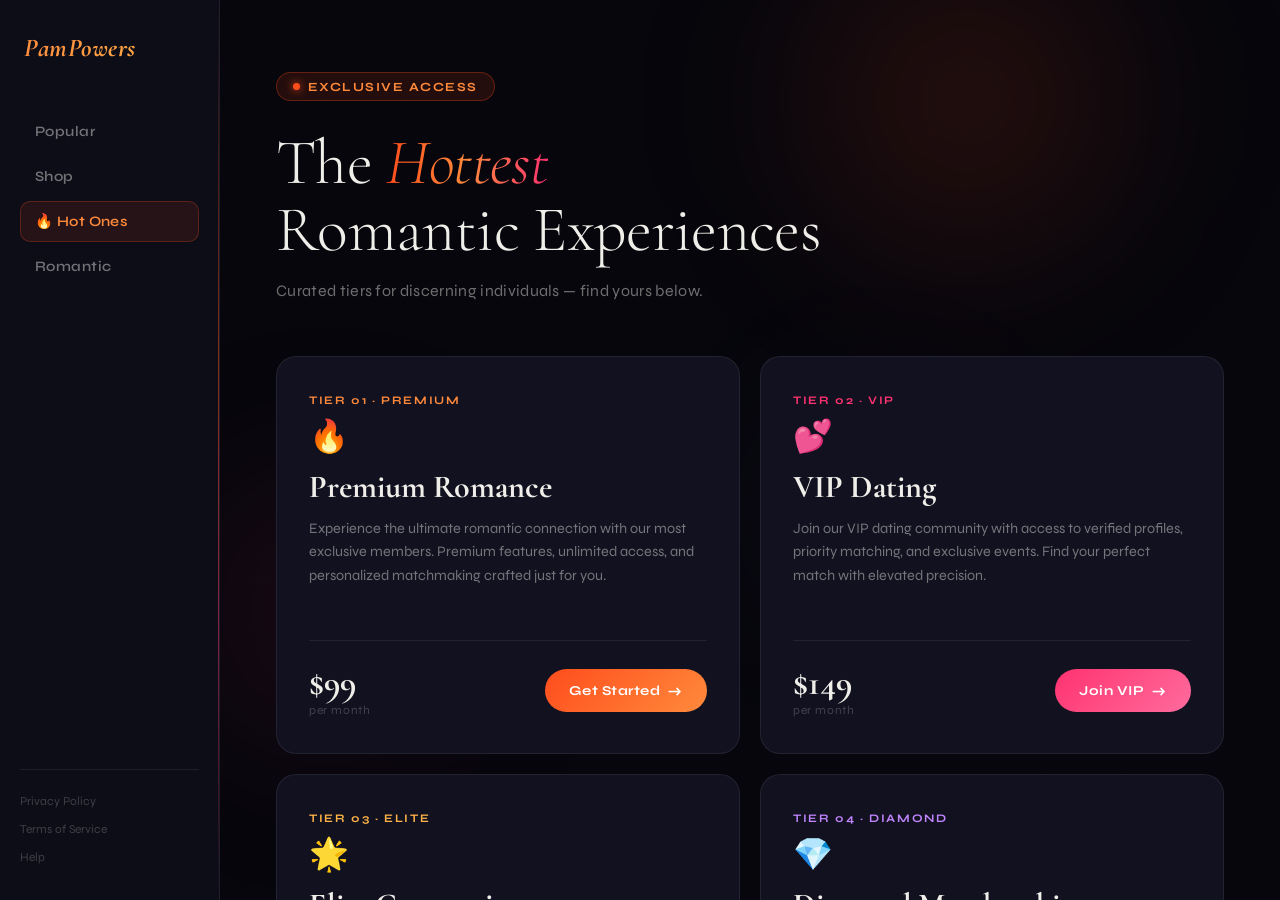
==== Beta.html @ 0af8a843 "Add files via upload" ====
<!DOCTYPE html>
<html lang="en">
<head>
    <meta charset="UTF-8">
    <meta name="viewport" content="width=device-width, initial-scale=1.0">
    <title>Hot Ones - Premium Romantic Experiences | PamPowers</title>
    <meta name="description" content="Experience the hottest romantic connections with PamPowers Hot Ones. Premium VIP dating, elite matchmaking, and exclusive romantic experiences for discerning singles.">
    <meta name="keywords" content="hot ones, premium romance, VIP dating, elite matchmaking, exclusive dating, luxury romance, premium relationships, PamPowers, high-end dating, romantic experiences">
    <meta name="author" content="PamPowers">
    <meta name="robots" content="index, follow, max-image-preview:large, max-snippet:-1, max-video-preview:-1">

    <meta property="og:type" content="website">
    <meta property="og:url" content="https://pampowers.com/Beta.html">
    <meta property="og:title" content="Hot Ones - Premium Romantic Experiences | PamPowers">
    <meta property="og:description" content="Experience the hottest romantic connections with PamPowers Hot Ones.">
    <meta property="og:image" content="https://pampowers.com/picos/2.webp">
    <meta property="og:site_name" content="PamPowers">

    <meta name="theme-color" content="#0a0a0f">
    <link rel="canonical" href="https://pampowers.com/Beta.html">

    <script type="application/ld+json">
    {
        "@context": "https://schema.org",
        "@type": "Service",
        "name": "PamPowers Hot Ones",
        "description": "Premium romantic experiences and VIP dating services",
        "provider": { "@type": "Organization", "name": "PamPowers" },
        "offers": [
            {"@type":"Offer","name":"Premium Romance","price":"99","priceCurrency":"USD"},
            {"@type":"Offer","name":"VIP Dating","price":"149","priceCurrency":"USD"},
            {"@type":"Offer","name":"Elite Connection","price":"299","priceCurrency":"USD"},
            {"@type":"Offer","name":"Diamond Membership","price":"499","priceCurrency":"USD"}
        ]
    }
    </script>

    <link rel="preconnect" href="https://fonts.googleapis.com">
    <link rel="preconnect" href="https://fonts.gstatic.com" crossorigin>
    <link href="https://fonts.googleapis.com/css2?family=Cormorant+Garamond:ital,wght@0,300;0,400;0,700;1,300;1,700&family=Syne:wght@400;600;700;800&display=swap" rel="stylesheet">

    <style>
        :root {
            --bg-void: #06060c;
            --bg-deep: #0d0d18;
            --bg-card: #111120;
            --bg-card-hover: #18182e;
            --border: rgba(255,255,255,0.07);
            --border-glow: rgba(255, 90, 60, 0.35);
            --flame-1: #ff4d1c;
            --flame-2: #ff8a3c;
            --flame-3: #ffb347;
            --rose: #ff3370;
            --lavender: #c084fc;
            --text-primary: #f0eee8;
            --text-muted: rgba(240,238,232,0.45);
            --text-dim: rgba(240,238,232,0.22);
            --nav-w: 220px;
        }

        * { margin: 0; padding: 0; box-sizing: border-box; }

        html, body {
            height: 100%;
            overflow: hidden;
            background: var(--bg-void);
            color: var(--text-primary);
            font-family: 'Syne', system-ui, sans-serif;
        }

        /* ── LAYOUT ── */
        .layout {
            display: flex;
            height: 100vh;
            width: 100vw;
        }

        /* ── NAV ── */
        nav {
            width: var(--nav-w);
            height: 100vh;
            background: var(--bg-deep);
            border-right: 1px solid var(--border);
            display: flex;
            flex-direction: column;
            padding: 32px 20px;
            flex-shrink: 0;
            position: relative;
            z-index: 10;
        }

        nav::after {
            content: '';
            position: absolute;
            top: 0; right: 0;
            width: 1px; height: 100%;
            background: linear-gradient(180deg, transparent, var(--flame-1) 40%, var(--rose) 70%, transparent);
            opacity: 0.5;
        }

        .logo {
            font-family: 'Cormorant Garamond', serif;
            font-size: 1.6rem;
            font-weight: 700;
            font-style: italic;
            letter-spacing: 0.02em;
            background: linear-gradient(135deg, var(--flame-2), var(--flame-3));
            -webkit-background-clip: text;
            -webkit-text-fill-color: transparent;
            background-clip: text;
            margin-bottom: 48px;
            padding-left: 4px;
        }

        .nav-links {
            list-style: none;
            display: flex;
            flex-direction: column;
            gap: 4px;
            flex: 1;
        }

        .nav-links li a {
            display: flex;
            align-items: center;
            gap: 10px;
            padding: 11px 14px;
            border-radius: 10px;
            text-decoration: none;
            color: var(--text-muted);
            font-size: 0.9rem;
            font-weight: 600;
            letter-spacing: 0.03em;
            transition: all 0.25s ease;
            border: 1px solid transparent;
        }

        .nav-links li a:hover {
            color: var(--text-primary);
            background: rgba(255,255,255,0.04);
            border-color: var(--border);
        }

        .nav-links li.active a {
            color: var(--flame-2);
            background: rgba(255, 77, 28, 0.1);
            border-color: rgba(255, 77, 28, 0.25);
        }

        .nav-footer {
            border-top: 1px solid var(--border);
            padding-top: 20px;
            display: flex;
            flex-direction: column;
            gap: 6px;
        }

        .nav-footer a {
            color: var(--text-dim);
            font-size: 0.75rem;
            text-decoration: none;
            padding: 4px 0;
            transition: color 0.2s;
        }

        .nav-footer a:hover { color: var(--text-muted); }

        /* ── MAIN ── */
        main {
            flex: 1;
            height: 100vh;
            overflow-y: auto;
            position: relative;
            background: var(--bg-void);
        }

        /* Scrollbar */
        main::-webkit-scrollbar { width: 4px; }
        main::-webkit-scrollbar-track { background: transparent; }
        main::-webkit-scrollbar-thumb { background: rgba(255,77,28,0.3); border-radius: 4px; }

        /* Ambient background blobs */
        .bg-blob {
            position: fixed;
            border-radius: 50%;
            filter: blur(80px);
            pointer-events: none;
            z-index: 0;
        }
        .blob-1 {
            width: 500px; height: 400px;
            top: -100px; right: 5%;
            background: radial-gradient(circle, rgba(255,77,28,0.18), transparent 70%);
        }
        .blob-2 {
            width: 400px; height: 400px;
            bottom: 10%; left: 10%;
            background: radial-gradient(circle, rgba(255,51,112,0.12), transparent 70%);
        }
        .blob-3 {
            width: 300px; height: 300px;
            top: 40%; right: 20%;
            background: radial-gradient(circle, rgba(192,132,252,0.08), transparent 70%);
        }

        /* Grid noise texture */
        main::before {
            content: '';
            position: fixed;
            inset: 0;
            background-image:
                repeating-linear-gradient(0deg, rgba(255,255,255,0.013) 0px, transparent 1px, transparent 80px),
                repeating-linear-gradient(90deg, rgba(255,255,255,0.013) 0px, transparent 1px, transparent 80px);
            pointer-events: none;
            z-index: 0;
        }

        /* ── HERO ── */
        .hero {
            position: relative;
            z-index: 1;
            padding: 72px 56px 40px;
            display: flex;
            flex-direction: column;
            align-items: flex-start;
        }

        .hero-badge {
            display: inline-flex;
            align-items: center;
            gap: 8px;
            background: rgba(255, 77, 28, 0.12);
            border: 1px solid rgba(255, 77, 28, 0.3);
            border-radius: 999px;
            padding: 6px 16px;
            font-size: 0.78rem;
            font-weight: 700;
            letter-spacing: 0.12em;
            text-transform: uppercase;
            color: var(--flame-2);
            margin-bottom: 28px;
            animation: fadeUp 0.6s ease both;
        }

        .hero-badge::before {
            content: '';
            width: 7px; height: 7px;
            background: var(--flame-1);
            border-radius: 50%;
            box-shadow: 0 0 8px var(--flame-1);
            animation: pulse 2s infinite;
        }

        @keyframes pulse {
            0%, 100% { opacity: 1; transform: scale(1); }
            50% { opacity: 0.5; transform: scale(0.8); }
        }

        .hero-title {
            font-family: 'Cormorant Garamond', serif;
            font-size: clamp(3rem, 5vw, 5.5rem);
            font-weight: 300;
            line-height: 1.05;
            letter-spacing: -0.01em;
            color: var(--text-primary);
            margin-bottom: 18px;
            animation: fadeUp 0.6s 0.1s ease both;
        }

        .hero-title em {
            font-style: italic;
            background: linear-gradient(90deg, var(--flame-1), var(--flame-2), var(--rose));
            -webkit-background-clip: text;
            -webkit-text-fill-color: transparent;
            background-clip: text;
        }

        .hero-sub {
            font-size: 1rem;
            color: var(--text-muted);
            font-weight: 400;
            letter-spacing: 0.02em;
            animation: fadeUp 0.6s 0.2s ease both;
        }

        @keyframes fadeUp {
            from { opacity: 0; transform: translateY(20px); }
            to { opacity: 1; transform: translateY(0); }
        }

        /* ── CARDS GRID ── */
        .cards-section {
            position: relative;
            z-index: 1;
            padding: 16px 56px 64px;
            display: grid;
            grid-template-columns: repeat(2, 1fr);
            gap: 20px;
        }

        .hot-card {
            background: var(--bg-card);
            border: 1px solid var(--border);
            border-radius: 20px;
            padding: 36px 32px;
            display: flex;
            flex-direction: column;
            gap: 0;
            cursor: pointer;
            transition: all 0.35s ease;
            position: relative;
            overflow: hidden;
            animation: fadeUp 0.6s ease both;
        }

        .hot-card:nth-child(1) { animation-delay: 0.25s; }
        .hot-card:nth-child(2) { animation-delay: 0.35s; }
        .hot-card:nth-child(3) { animation-delay: 0.45s; }
        .hot-card:nth-child(4) { animation-delay: 0.55s; }

        /* Glow border on hover */
        .hot-card::before {
            content: '';
            position: absolute;
            inset: 0;
            border-radius: 20px;
            padding: 1px;
            background: linear-gradient(135deg, var(--flame-1), var(--rose), transparent);
            -webkit-mask: linear-gradient(#fff 0 0) content-box, linear-gradient(#fff 0 0);
            -webkit-mask-composite: destination-out;
            mask-composite: exclude;
            opacity: 0;
            transition: opacity 0.35s ease;
        }

        .hot-card:hover {
            background: var(--bg-card-hover);
            transform: translateY(-6px);
            box-shadow: 0 30px 60px rgba(0,0,0,0.5), 0 0 40px rgba(255,77,28,0.08);
        }

        .hot-card:hover::before { opacity: 1; }

        /* Corner accent */
        .hot-card::after {
            content: '';
            position: absolute;
            top: 0; right: 0;
            width: 140px; height: 140px;
            border-radius: 0 20px 0 100%;
            opacity: 0;
            transition: opacity 0.35s ease;
        }

        .card-premium::after { background: radial-gradient(circle at top right, rgba(255,77,28,0.15), transparent); }
        .card-vip::after { background: radial-gradient(circle at top right, rgba(255,51,112,0.15), transparent); }
        .card-elite::after { background: radial-gradient(circle at top right, rgba(255,179,71,0.12), transparent); }
        .card-diamond::after { background: radial-gradient(circle at top right, rgba(192,132,252,0.15), transparent); }

        .hot-card:hover::after { opacity: 1; }

        .card-tier {
            font-size: 0.72rem;
            font-weight: 700;
            letter-spacing: 0.14em;
            text-transform: uppercase;
            margin-bottom: 14px;
        }

        .card-premium .card-tier { color: var(--flame-2); }
        .card-vip .card-tier { color: var(--rose); }
        .card-elite .card-tier { color: var(--flame-3); }
        .card-diamond .card-tier { color: var(--lavender); }

        .card-icon {
            font-size: 2rem;
            margin-bottom: 16px;
            display: block;
            line-height: 1;
        }

        .card-title {
            font-family: 'Cormorant Garamond', serif;
            font-size: 2rem;
            font-weight: 700;
            color: var(--text-primary);
            margin-bottom: 12px;
            line-height: 1.1;
        }

        .card-desc {
            font-size: 0.9rem;
            color: var(--text-muted);
            line-height: 1.65;
            font-weight: 400;
            flex: 1;
            margin-bottom: 28px;
        }

        .card-footer {
            display: flex;
            align-items: center;
            justify-content: space-between;
            margin-top: auto;
        }

        .card-price {
            display: flex;
            flex-direction: column;
        }

        .price-amount {
            font-family: 'Cormorant Garamond', serif;
            font-size: 2.2rem;
            font-weight: 700;
            line-height: 1;
            color: var(--text-primary);
        }

        .price-period {
            font-size: 0.75rem;
            color: var(--text-dim);
            letter-spacing: 0.05em;
            margin-top: 3px;
        }

        .cta-button {
            display: inline-flex;
            align-items: center;
            gap: 8px;
            padding: 12px 24px;
            border-radius: 999px;
            font-family: 'Syne', sans-serif;
            font-size: 0.85rem;
            font-weight: 700;
            letter-spacing: 0.04em;
            text-decoration: none;
            color: #fff;
            transition: all 0.25s ease;
            position: relative;
            overflow: hidden;
        }

        .card-premium .cta-button { background: linear-gradient(135deg, var(--flame-1), var(--flame-2)); }
        .card-vip .cta-button { background: linear-gradient(135deg, var(--rose), #ff6b9d); }
        .card-elite .cta-button { background: linear-gradient(135deg, #e67e00, var(--flame-3)); }
        .card-diamond .cta-button { background: linear-gradient(135deg, #9333ea, var(--lavender)); }

        .cta-button::after {
            content: '→';
            font-size: 1rem;
            transition: transform 0.2s ease;
        }

        .cta-button:hover { transform: translateY(-2px); box-shadow: 0 10px 25px rgba(0,0,0,0.4); }
        .cta-button:hover::after { transform: translateX(3px); }

        .card-divider {
            height: 1px;
            background: var(--border);
            margin: 24px 0;
        }

        /* ── RESPONSIVE ── */
        @media (max-width: 1000px) {
            .cards-section { grid-template-columns: 1fr; padding: 16px 24px 64px; }
            .hero { padding: 48px 24px 24px; }
        }

        @media (max-width: 768px) {
            nav { width: 60px; padding: 20px 10px; }
            .logo { font-size: 0; }
            .logo::before { content: '🔥'; font-size: 1.5rem; }
            .nav-links li a span { display: none; }
            .nav-links li a { justify-content: center; padding: 12px; }
            .nav-footer { display: none; }
        }
    </style>
</head>
<body>
    <div class="layout">
        <!-- NAV -->
        <nav>
            <div class="logo">PamPowers</div>
            <ul class="nav-links">
                <li><a href="popular.html"><span>Popular</span></a></li>
                <li><a href="Shop.html"><span>Shop</span></a></li>
                <li class="active"><a href="Beta.html"><span>🔥 Hot Ones</span></a></li>
                <li><a href="Index.html#romantic"><span>Romantic</span></a></li>
            </ul>
            <div class="nav-footer">
                <a href="#">Privacy Policy</a>
                <a href="terms.html">Terms of Service</a>
                <a href="#">Help</a>
            </div>
        </nav>

        <!-- MAIN -->
        <main>
            <!-- Ambient blobs -->
            <div class="bg-blob blob-1"></div>
            <div class="bg-blob blob-2"></div>
            <div class="bg-blob blob-3"></div>

            <!-- Hero -->
            <section class="hero">
                <div class="hero-badge">Exclusive Access</div>
                <h1 class="hero-title">The <em>Hottest</em><br>Romantic Experiences</h1>
                <p class="hero-sub">Curated tiers for discerning individuals — find yours below.</p>
            </section>

            <!-- Cards -->
            <section class="cards-section">

                <!-- Premium -->
                <div class="hot-card card-premium">
                    <span class="card-tier">Tier 01 · Premium</span>
                    <span class="card-icon">🔥</span>
                    <h3 class="card-title">Premium Romance</h3>
                    <p class="card-desc">Experience the ultimate romantic connection with our most exclusive members. Premium features, unlimited access, and personalized matchmaking crafted just for you.</p>
                    <div class="card-divider"></div>
                    <div class="card-footer">
                        <div class="card-price">
                            <span class="price-amount">$99</span>
                            <span class="price-period">per month</span>
                        </div>
                        <a href="pay.html?service=premium" class="cta-button">Get Started</a>
                    </div>
                </div>

                <!-- VIP -->
                <div class="hot-card card-vip">
                    <span class="card-tier">Tier 02 · VIP</span>
                    <span class="card-icon">💕</span>
                    <h3 class="card-title">VIP Dating</h3>
                    <p class="card-desc">Join our VIP dating community with access to verified profiles, priority matching, and exclusive events. Find your perfect match with elevated precision.</p>
                    <div class="card-divider"></div>
                    <div class="card-footer">
                        <div class="card-price">
                            <span class="price-amount">$149</span>
                            <span class="price-period">per month</span>
                        </div>
                        <a href="pay.html?service=vip" class="cta-button">Join VIP</a>
                    </div>
                </div>

                <!-- Elite -->
                <div class="hot-card card-elite">
                    <span class="card-tier">Tier 03 · Elite</span>
                    <span class="card-icon">🌟</span>
                    <h3 class="card-title">Elite Connection</h3>
                    <p class="card-desc">Our most exclusive tier with personal dating consultants, luxury curated experiences, and guaranteed matches — for those who settle for nothing less than extraordinary.</p>
                    <div class="card-divider"></div>
                    <div class="card-footer">
                        <div class="card-price">
                            <span class="price-amount">$299</span>
                            <span class="price-period">per month</span>
                        </div>
                        <a href="pay.html?service=elite" class="cta-button">Go Elite</a>
                    </div>
                </div>

                <!-- Diamond -->
                <div class="hot-card card-diamond">
                    <span class="card-tier">Tier 04 · Diamond</span>
                    <span class="card-icon">💎</span>
                    <h3 class="card-title">Diamond Membership</h3>
                    <p class="card-desc">The ultimate romantic experience. Unlimited access, personal concierge service, and exclusive entry to our most desirable circle. Unrivaled in every sense.</p>
                    <div class="card-divider"></div>
                    <div class="card-footer">
                        <div class="card-price">
                            <span class="price-amount">$499</span>
                            <span class="price-period">per month</span>
                        </div>
                        <a href="pay.html?service=diamond" class="cta-button">Become Diamond</a>
                    </div>
                </div>

            </section>
        </main>
    </div>
</body>
</html>
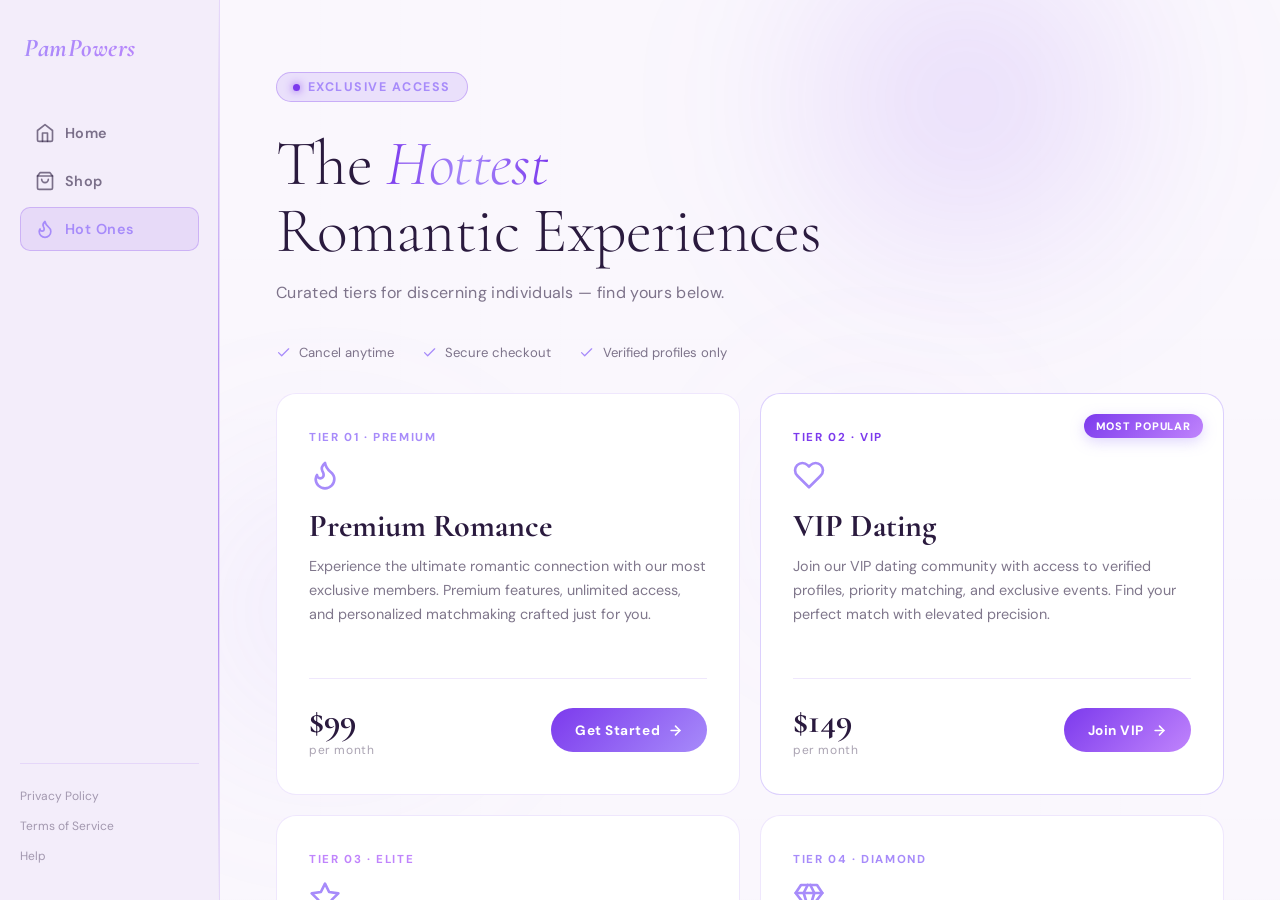
==== commit b5de37df: "Update Beta.html" ====
--- a/Beta.html
+++ b/Beta.html
@@ -10,14 +10,13 @@
     <meta name="robots" content="index, follow, max-image-preview:large, max-snippet:-1, max-video-preview:-1">
 
     <meta property="og:type" content="website">
-    <meta property="og:url" content="https://pampowers.com/Beta.html">
+    <meta property="og:url" content="https://pampowers.shop/Beta.html">
     <meta property="og:title" content="Hot Ones - Premium Romantic Experiences | PamPowers">
     <meta property="og:description" content="Experience the hottest romantic connections with PamPowers Hot Ones.">
-    <meta property="og:image" content="https://pampowers.com/picos/2.webp">
     <meta property="og:site_name" content="PamPowers">
 
-    <meta name="theme-color" content="#0a0a0f">
-    <link rel="canonical" href="https://pampowers.com/Beta.html">
+    <meta name="theme-color" content="#faf7fd">
+    <link rel="canonical" href="https://pampowers.shop/Beta.html">
 
     <script type="application/ld+json">
     {
@@ -37,24 +36,24 @@
 
     <link rel="preconnect" href="https://fonts.googleapis.com">
     <link rel="preconnect" href="https://fonts.gstatic.com" crossorigin>
-    <link href="https://fonts.googleapis.com/css2?family=Cormorant+Garamond:ital,wght@0,300;0,400;0,700;1,300;1,700&family=Syne:wght@400;600;700;800&display=swap" rel="stylesheet">
+    <link href="https://fonts.googleapis.com/css2?family=Cormorant+Garamond:ital,wght@0,300;0,400;0,700;1,300;1,700&family=DM+Sans:wght@400;500;600;700&display=swap" rel="stylesheet">
 
     <style>
         :root {
-            --bg-void: #06060c;
-            --bg-deep: #0d0d18;
-            --bg-card: #111120;
-            --bg-card-hover: #18182e;
-            --border: rgba(255,255,255,0.07);
-            --border-glow: rgba(255, 90, 60, 0.35);
-            --flame-1: #ff4d1c;
-            --flame-2: #ff8a3c;
-            --flame-3: #ffb347;
-            --rose: #ff3370;
-            --lavender: #c084fc;
-            --text-primary: #f0eee8;
-            --text-muted: rgba(240,238,232,0.45);
-            --text-dim: rgba(240,238,232,0.22);
+            --bg-void: #faf7fd;
+            --bg-deep: #f3edfa;
+            --bg-card: #ffffff;
+            --bg-card-hover: #f8f4fd;
+            --border: rgba(124,58,237,0.12);
+            --border-glow: rgba(124,58,237,0.35);
+            --flame-1: #7c3aed;
+            --flame-2: #a78bfa;
+            --flame-3: #c084fc;
+            --rose: #7c3aed;
+            --lavender: #a78bfa;
+            --text-primary: #2a1a3e;
+            --text-muted: rgba(42,26,62,0.6);
+            --text-dim: rgba(42,26,62,0.4);
             --nav-w: 220px;
         }
 
@@ -65,7 +64,7 @@
             overflow: hidden;
             background: var(--bg-void);
             color: var(--text-primary);
-            font-family: 'Syne', system-ui, sans-serif;
+            font-family: 'DM Sans', system-ui, -apple-system, BlinkMacSystemFont, sans-serif;
         }
 
         /* ── LAYOUT ── */
@@ -143,8 +142,8 @@
 
         .nav-links li.active a {
             color: var(--flame-2);
-            background: rgba(255, 77, 28, 0.1);
-            border-color: rgba(255, 77, 28, 0.25);
+            background: rgba(124,58,237,0.1);
+            border-color: rgba(124,58,237,0.25);
         }
 
         .nav-footer {
@@ -177,7 +176,7 @@
         /* Scrollbar */
         main::-webkit-scrollbar { width: 4px; }
         main::-webkit-scrollbar-track { background: transparent; }
-        main::-webkit-scrollbar-thumb { background: rgba(255,77,28,0.3); border-radius: 4px; }
+        main::-webkit-scrollbar-thumb { background: rgba(124,58,237,0.3); border-radius: 4px; }
 
         /* Ambient background blobs */
         .bg-blob {
@@ -190,12 +189,12 @@
         .blob-1 {
             width: 500px; height: 400px;
             top: -100px; right: 5%;
-            background: radial-gradient(circle, rgba(255,77,28,0.18), transparent 70%);
+            background: radial-gradient(circle, rgba(124,58,237,0.18), transparent 70%);
         }
         .blob-2 {
             width: 400px; height: 400px;
             bottom: 10%; left: 10%;
-            background: radial-gradient(circle, rgba(255,51,112,0.12), transparent 70%);
+            background: radial-gradient(circle, rgba(167,139,250,0.12), transparent 70%);
         }
         .blob-3 {
             width: 300px; height: 300px;
@@ -229,8 +228,8 @@
             display: inline-flex;
             align-items: center;
             gap: 8px;
-            background: rgba(255, 77, 28, 0.12);
-            border: 1px solid rgba(255, 77, 28, 0.3);
+            background: rgba(124,58,237,0.12);
+            border: 1px solid rgba(124,58,237,0.3);
             border-radius: 999px;
             padding: 6px 16px;
             font-size: 0.78rem;
@@ -336,7 +335,7 @@
         .hot-card:hover {
             background: var(--bg-card-hover);
             transform: translateY(-6px);
-            box-shadow: 0 30px 60px rgba(0,0,0,0.5), 0 0 40px rgba(255,77,28,0.08);
+            box-shadow: 0 30px 60px rgba(0,0,0,0.5), 0 0 40px rgba(124,58,237,0.08);
         }
 
         .hot-card:hover::before { opacity: 1; }
@@ -352,9 +351,9 @@
             transition: opacity 0.35s ease;
         }
 
-        .card-premium::after { background: radial-gradient(circle at top right, rgba(255,77,28,0.15), transparent); }
-        .card-vip::after { background: radial-gradient(circle at top right, rgba(255,51,112,0.15), transparent); }
-        .card-elite::after { background: radial-gradient(circle at top right, rgba(255,179,71,0.12), transparent); }
+        .card-premium::after { background: radial-gradient(circle at top right, rgba(124,58,237,0.15), transparent); }
+        .card-vip::after { background: radial-gradient(circle at top right, rgba(167,139,250,0.15), transparent); }
+        .card-elite::after { background: radial-gradient(circle at top right, rgba(192,132,252,0.12), transparent); }
         .card-diamond::after { background: radial-gradient(circle at top right, rgba(192,132,252,0.15), transparent); }
 
         .hot-card:hover::after { opacity: 1; }
@@ -430,7 +429,7 @@
             gap: 8px;
             padding: 12px 24px;
             border-radius: 999px;
-            font-family: 'Syne', sans-serif;
+            font-family: 'DM Sans', sans-serif;
             font-size: 0.85rem;
             font-weight: 700;
             letter-spacing: 0.04em;
@@ -442,13 +441,16 @@
         }
 
         .card-premium .cta-button { background: linear-gradient(135deg, var(--flame-1), var(--flame-2)); }
-        .card-vip .cta-button { background: linear-gradient(135deg, var(--rose), #ff6b9d); }
-        .card-elite .cta-button { background: linear-gradient(135deg, #e67e00, var(--flame-3)); }
-        .card-diamond .cta-button { background: linear-gradient(135deg, #9333ea, var(--lavender)); }
+        .card-vip .cta-button { background: linear-gradient(135deg, var(--rose), #c084fc); }
+        .card-elite .cta-button { background: linear-gradient(135deg, #6d28d9, var(--flame-3)); }
+        .card-diamond .cta-button { background: linear-gradient(135deg, #7c3aed, var(--lavender)); }
 
         .cta-button::after {
-            content: '→';
-            font-size: 1rem;
+            content: '';
+            width: 1.1em; height: 1.1em;
+            background: currentColor;
+            -webkit-mask: url("data:image/svg+xml,%3Csvg xmlns='http://www.w3.org/2000/svg' viewBox='0 0 24 24' fill='none' stroke='black' stroke-width='2.5' stroke-linecap='round' stroke-linejoin='round'%3E%3Cline x1='5' y1='12' x2='19' y2='12'/%3E%3Cpolyline points='12 5 19 12 12 19'/%3E%3C/svg%3E") center/contain no-repeat;
+            mask: url("data:image/svg+xml,%3Csvg xmlns='http://www.w3.org/2000/svg' viewBox='0 0 24 24' fill='none' stroke='black' stroke-width='2.5' stroke-linecap='round' stroke-linejoin='round'%3E%3Cline x1='5' y1='12' x2='19' y2='12'/%3E%3Cpolyline points='12 5 19 12 12 19'/%3E%3C/svg%3E") center/contain no-repeat;
             transition: transform 0.2s ease;
         }
 
@@ -461,32 +463,100 @@
             margin: 24px 0;
         }
 
+        /* ── POPULAR BADGE ── */
+        .hot-card { border: 1px solid var(--border); }
+        .card-vip { border-color: rgba(167,139,250,0.4); }
+        .popular-flag {
+            position: absolute;
+            top: 20px; right: 20px;
+            background: linear-gradient(135deg, var(--rose), #c084fc);
+            color: #fff;
+            font-size: 0.68rem;
+            font-weight: 800;
+            letter-spacing: 0.08em;
+            text-transform: uppercase;
+            padding: 5px 12px;
+            border-radius: 999px;
+            box-shadow: 0 4px 14px rgba(167,139,250,0.35);
+        }
+
+        /* ── TRUST BAR ── */
+        .trust-bar {
+            position: relative;
+            z-index: 1;
+            display: flex;
+            flex-wrap: wrap;
+            gap: 28px;
+            padding: 0 56px 8px;
+            margin-bottom: 8px;
+        }
+        .trust-item {
+            display: flex;
+            align-items: center;
+            gap: 8px;
+            font-size: 0.82rem;
+            color: var(--text-muted);
+        }
+        .trust-item span.icon { color: var(--flame-2); font-size: 0.9rem; }
+
+        /* ── FOOTNOTE ── */
+        .plans-footnote {
+            position: relative;
+            z-index: 1;
+            padding: 0 56px 56px;
+            font-size: 0.78rem;
+            color: var(--text-dim);
+            line-height: 1.6;
+        }
+        .plans-footnote a { color: var(--text-muted); text-decoration: underline; }
+
         /* ── RESPONSIVE ── */
         @media (max-width: 1000px) {
             .cards-section { grid-template-columns: 1fr; padding: 16px 24px 64px; }
             .hero { padding: 48px 24px 24px; }
-        }
+            .trust-bar { padding: 0 24px 8px; }
+            .plans-footnote { padding: 0 24px 48px; }
+        }
+
+        .ic{width:1em;height:1em;flex:none;vertical-align:-0.14em;display:inline-block}
+        .nav-links li a .ic{width:1.25rem;height:1.25rem}
+        .card-icon .ic{width:2rem;height:2rem;color:var(--flame-2)}
+        .trust-item span.icon .ic{width:.95rem;height:.95rem;vertical-align:-0.2em}
+        .logo{text-decoration:none;display:block}
+        .logo-ic{display:none}
+        .cta-button{min-height:44px}
 
         @media (max-width: 768px) {
-            nav { width: 60px; padding: 20px 10px; }
-            .logo { font-size: 0; }
-            .logo::before { content: '🔥'; font-size: 1.5rem; }
-            .nav-links li a span { display: none; }
-            .nav-links li a { justify-content: center; padding: 12px; }
+            html, body { overflow: hidden; }
+            .layout { flex-direction: column-reverse; height: 100vh; height: 100dvh; width: 100%; }
+            nav { width: 100%; height: auto; flex-direction: row; padding: 6px 8px calc(6px + env(safe-area-inset-bottom, 0px)); border-right: 0; border-top: 1px solid var(--border); }
+            nav::after { display: none; }
+            .logo { display: none; }
+            .nav-links { flex-direction: row; justify-content: space-around; gap: 4px; }
+            .nav-links li { flex: 1; min-width: 0; }
+            .nav-links li a { flex-direction: column; justify-content: center; gap: 3px; padding: 8px 4px; font-size: 0.7rem; letter-spacing: 0; text-align: center; }
             .nav-footer { display: none; }
+            main { height: auto; min-height: 0; -webkit-overflow-scrolling: touch; }
+            .trust-bar { flex-direction: column; gap: 10px; }
+            .popular-flag { top: 14px; right: 14px; font-size: 0.62rem; padding: 4px 10px; }
+        }
+        @media (max-width: 480px) {
+            .hero { padding: 32px 18px 16px; }
+            .cards-section { padding: 12px 16px 40px; }
+            .trust-bar, .plans-footnote { padding-left: 18px; padding-right: 18px; }
         }
     </style>
 </head>
 <body>
+    <svg width="0" height="0" style="position:absolute" aria-hidden="true" focusable="false"><defs><symbol id="i-heart" viewBox="0 0 24 24" fill="none" stroke="currentColor" stroke-width="2" stroke-linecap="round" stroke-linejoin="round"><path d="M20.84 4.61a5.5 5.5 0 0 0-7.78 0L12 5.67l-1.06-1.06a5.5 5.5 0 0 0-7.78 7.78l1.06 1.06L12 21.23l7.78-7.78 1.06-1.06a5.5 5.5 0 0 0 0-7.78z"/></symbol><symbol id="i-x" viewBox="0 0 24 24" fill="none" stroke="currentColor" stroke-width="2" stroke-linecap="round" stroke-linejoin="round"><path d="M18 6 6 18M6 6l12 12"/></symbol><symbol id="i-gift" viewBox="0 0 24 24" fill="none" stroke="currentColor" stroke-width="2" stroke-linecap="round" stroke-linejoin="round"><polyline points="20 12 20 22 4 22 4 12"/><rect x="2" y="7" width="20" height="5"/><line x1="12" y1="22" x2="12" y2="7"/><path d="M12 7H7.5a2.5 2.5 0 0 1 0-5C11 2 12 7 12 7z"/><path d="M12 7h4.5a2.5 2.5 0 0 0 0-5C13 2 12 7 12 7z"/></symbol><symbol id="i-cart" viewBox="0 0 24 24" fill="none" stroke="currentColor" stroke-width="2" stroke-linecap="round" stroke-linejoin="round"><circle cx="9" cy="21" r="1"/><circle cx="20" cy="21" r="1"/><path d="M1 1h4l2.68 13.39a2 2 0 0 0 2 1.61h9.72a2 2 0 0 0 2-1.61L23 6H6"/></symbol><symbol id="i-lock" viewBox="0 0 24 24" fill="none" stroke="currentColor" stroke-width="2" stroke-linecap="round" stroke-linejoin="round"><rect x="3" y="11" width="18" height="11" rx="2"/><path d="M7 11V7a5 5 0 0 1 10 0v4"/></symbol><symbol id="i-shield" viewBox="0 0 24 24" fill="none" stroke="currentColor" stroke-width="2" stroke-linecap="round" stroke-linejoin="round"><path d="M12 22s8-4 8-10V5l-8-3-8 3v7c0 6 8 10 8 10z"/></symbol><symbol id="i-check-circle" viewBox="0 0 24 24" fill="none" stroke="currentColor" stroke-width="2" stroke-linecap="round" stroke-linejoin="round"><path d="M22 11.08V12a10 10 0 1 1-5.93-9.14"/><polyline points="22 4 12 14.01 9 11.01"/></symbol><symbol id="i-warn" viewBox="0 0 24 24" fill="none" stroke="currentColor" stroke-width="2" stroke-linecap="round" stroke-linejoin="round"><path d="M10.29 3.86 1.82 18a2 2 0 0 0 1.71 3h16.94a2 2 0 0 0 1.71-3L13.71 3.86a2 2 0 0 0-3.42 0z"/><line x1="12" y1="9" x2="12" y2="13"/><line x1="12" y1="17" x2="12.01" y2="17"/></symbol><symbol id="i-x-circle" viewBox="0 0 24 24" fill="none" stroke="currentColor" stroke-width="2" stroke-linecap="round" stroke-linejoin="round"><circle cx="12" cy="12" r="10"/><line x1="15" y1="9" x2="9" y2="15"/><line x1="9" y1="9" x2="15" y2="15"/></symbol><symbol id="i-clock" viewBox="0 0 24 24" fill="none" stroke="currentColor" stroke-width="2" stroke-linecap="round" stroke-linejoin="round"><circle cx="12" cy="12" r="10"/><polyline points="12 6 12 12 16 14"/></symbol><symbol id="i-copy" viewBox="0 0 24 24" fill="none" stroke="currentColor" stroke-width="2" stroke-linecap="round" stroke-linejoin="round"><rect x="9" y="9" width="13" height="13" rx="2"/><path d="M5 15H4a2 2 0 0 1-2-2V4a2 2 0 0 1 2-2h9a2 2 0 0 1 2 2v1"/></symbol><symbol id="i-card" viewBox="0 0 24 24" fill="none" stroke="currentColor" stroke-width="2" stroke-linecap="round" stroke-linejoin="round"><rect x="1" y="4" width="22" height="16" rx="2"/><line x1="1" y1="10" x2="23" y2="10"/></symbol><symbol id="i-wallet" viewBox="0 0 24 24" fill="none" stroke="currentColor" stroke-width="2" stroke-linecap="round" stroke-linejoin="round"><path d="M20 12V8H6a2 2 0 0 1 0-4h12v4"/><path d="M4 6v12a2 2 0 0 0 2 2h14v-4"/><path d="M18 12a2 2 0 0 0 0 4h4v-4z"/></symbol><symbol id="i-moon" viewBox="0 0 24 24" fill="none" stroke="currentColor" stroke-width="2" stroke-linecap="round" stroke-linejoin="round"><path d="M21 12.79A9 9 0 1 1 11.21 3 7 7 0 0 0 21 12.79z"/></symbol><symbol id="i-arrow-right" viewBox="0 0 24 24" fill="none" stroke="currentColor" stroke-width="2" stroke-linecap="round" stroke-linejoin="round"><line x1="5" y1="12" x2="19" y2="12"/><polyline points="12 5 19 12 12 19"/></symbol><symbol id="i-arrow-left" viewBox="0 0 24 24" fill="none" stroke="currentColor" stroke-width="2" stroke-linecap="round" stroke-linejoin="round"><line x1="19" y1="12" x2="5" y2="12"/><polyline points="12 19 5 12 12 5"/></symbol><symbol id="i-check" viewBox="0 0 24 24" fill="none" stroke="currentColor" stroke-width="2" stroke-linecap="round" stroke-linejoin="round"><polyline points="20 6 9 17 4 12"/></symbol><symbol id="i-flame" viewBox="0 0 24 24" fill="none" stroke="currentColor" stroke-width="2" stroke-linecap="round" stroke-linejoin="round"><path d="M8.5 14.5A2.5 2.5 0 0 0 11 12c0-1.38-.5-2-1-3-1.07-2.14-.22-4.05 2-6 .5 2.5 2 4.9 4 6.5 2 1.6 3 3.5 3 5.5a7 7 0 1 1-14 0c0-1.15.43-2.29 1-3a2.5 2.5 0 0 0 2.5 2.5z"/></symbol><symbol id="i-bag" viewBox="0 0 24 24" fill="none" stroke="currentColor" stroke-width="2" stroke-linecap="round" stroke-linejoin="round"><path d="M6 2 3 6v14a2 2 0 0 0 2 2h14a2 2 0 0 0 2-2V6l-3-4z"/><line x1="3" y1="6" x2="21" y2="6"/><path d="M16 10a4 4 0 0 1-8 0"/></symbol><symbol id="i-star" viewBox="0 0 24 24" fill="none" stroke="currentColor" stroke-width="2" stroke-linecap="round" stroke-linejoin="round"><polygon points="12 2 15.09 8.26 22 9.27 17 14.14 18.18 21.02 12 17.77 5.82 21.02 7 14.14 2 9.27 8.91 8.26 12 2"/></symbol><symbol id="i-gem" viewBox="0 0 24 24" fill="none" stroke="currentColor" stroke-width="2" stroke-linecap="round" stroke-linejoin="round"><path d="M6 3h12l4 6-10 13L2 9z"/><path d="M11 3 8 9l4 13 4-13-3-6"/><path d="M2 9h20"/></symbol><symbol id="i-candle" viewBox="0 0 24 24" fill="none" stroke="currentColor" stroke-width="2" stroke-linecap="round" stroke-linejoin="round"><path d="M12 2c1 2 2 3 2 4.5a2 2 0 0 1-4 0C10 5 11 4 12 2z"/><rect x="8" y="10" width="8" height="12" rx="1"/></symbol><symbol id="i-glass" viewBox="0 0 24 24" fill="none" stroke="currentColor" stroke-width="2" stroke-linecap="round" stroke-linejoin="round"><path d="M8 2h8l-1 8a3 3 0 0 1-6 0z"/><line x1="12" y1="13" x2="12" y2="21"/><line x1="8" y1="21" x2="16" y2="21"/></symbol><symbol id="i-flower" viewBox="0 0 24 24" fill="none" stroke="currentColor" stroke-width="2" stroke-linecap="round" stroke-linejoin="round"><circle cx="12" cy="12" r="3"/><circle cx="12" cy="5" r="3"/><circle cx="12" cy="19" r="3"/><circle cx="5" cy="12" r="3"/><circle cx="19" cy="12" r="3"/></symbol><symbol id="i-arrow-up" viewBox="0 0 24 24" fill="none" stroke="currentColor" stroke-width="2" stroke-linecap="round" stroke-linejoin="round"><line x1="12" y1="19" x2="12" y2="5"/><polyline points="5 12 12 5 19 12"/></symbol><symbol id="i-home" viewBox="0 0 24 24" fill="none" stroke="currentColor" stroke-width="2" stroke-linecap="round" stroke-linejoin="round"><path d="M3 9l9-7 9 7v11a2 2 0 0 1-2 2H5a2 2 0 0 1-2-2z"/><polyline points="9 22 9 12 15 12 15 22"/></symbol></defs></svg>
     <div class="layout">
         <!-- NAV -->
         <nav>
-            <div class="logo">PamPowers</div>
+            <a href="index.html" class="logo" aria-label="PamPowers home">PamPowers<svg class="ic logo-ic" aria-hidden="true" focusable="false"><use href="#i-flame"/></svg></a>
             <ul class="nav-links">
-                <li><a href="popular.html"><span>Popular</span></a></li>
-                <li><a href="Shop.html"><span>Shop</span></a></li>
-                <li class="active"><a href="Beta.html"><span>🔥 Hot Ones</span></a></li>
-                <li><a href="Index.html#romantic"><span>Romantic</span></a></li>
+                <li><a href="index.html"><svg class="ic" aria-hidden="true" focusable="false"><use href="#i-home"/></svg><span class="label">Home</span></a></li>
+                <li><a href="Shop.html"><svg class="ic" aria-hidden="true" focusable="false"><use href="#i-bag"/></svg><span class="label">Shop</span></a></li>
+                <li class="active"><a href="Beta.html"><svg class="ic" aria-hidden="true" focusable="false"><use href="#i-flame"/></svg><span class="label">Hot Ones</span></a></li>
             </ul>
             <div class="nav-footer">
                 <a href="#">Privacy Policy</a>
@@ -509,13 +579,20 @@
                 <p class="hero-sub">Curated tiers for discerning individuals — find yours below.</p>
             </section>
 
+            <!-- Trust bar -->
+            <div class="trust-bar">
+                <div class="trust-item"><span class="icon"><svg class="ic" aria-hidden="true" focusable="false"><use href="#i-check"/></svg></span> Cancel anytime</div>
+                <div class="trust-item"><span class="icon"><svg class="ic" aria-hidden="true" focusable="false"><use href="#i-check"/></svg></span> Secure checkout</div>
+                <div class="trust-item"><span class="icon"><svg class="ic" aria-hidden="true" focusable="false"><use href="#i-check"/></svg></span> Verified profiles only</div>
+            </div>
+
             <!-- Cards -->
             <section class="cards-section">
 
                 <!-- Premium -->
                 <div class="hot-card card-premium">
                     <span class="card-tier">Tier 01 · Premium</span>
-                    <span class="card-icon">🔥</span>
+                    <span class="card-icon"><svg class="ic" aria-hidden="true" focusable="false"><use href="#i-flame"/></svg></span>
                     <h3 class="card-title">Premium Romance</h3>
                     <p class="card-desc">Experience the ultimate romantic connection with our most exclusive members. Premium features, unlimited access, and personalized matchmaking crafted just for you.</p>
                     <div class="card-divider"></div>
@@ -530,8 +607,9 @@
 
                 <!-- VIP -->
                 <div class="hot-card card-vip">
+                    <span class="popular-flag">Most popular</span>
                     <span class="card-tier">Tier 02 · VIP</span>
-                    <span class="card-icon">💕</span>
+                    <span class="card-icon"><svg class="ic" aria-hidden="true" focusable="false"><use href="#i-heart"/></svg></span>
                     <h3 class="card-title">VIP Dating</h3>
                     <p class="card-desc">Join our VIP dating community with access to verified profiles, priority matching, and exclusive events. Find your perfect match with elevated precision.</p>
                     <div class="card-divider"></div>
@@ -547,9 +625,9 @@
                 <!-- Elite -->
                 <div class="hot-card card-elite">
                     <span class="card-tier">Tier 03 · Elite</span>
-                    <span class="card-icon">🌟</span>
+                    <span class="card-icon"><svg class="ic" aria-hidden="true" focusable="false"><use href="#i-star"/></svg></span>
                     <h3 class="card-title">Elite Connection</h3>
-                    <p class="card-desc">Our most exclusive tier with personal dating consultants, luxury curated experiences, and guaranteed matches — for those who settle for nothing less than extraordinary.</p>
+                    <p class="card-desc">Our most exclusive tier with personal dating consultants, luxury curated experiences, and hand-picked introductions — for those who settle for nothing less than extraordinary.</p>
                     <div class="card-divider"></div>
                     <div class="card-footer">
                         <div class="card-price">
@@ -563,7 +641,7 @@
                 <!-- Diamond -->
                 <div class="hot-card card-diamond">
                     <span class="card-tier">Tier 04 · Diamond</span>
-                    <span class="card-icon">💎</span>
+                    <span class="card-icon"><svg class="ic" aria-hidden="true" focusable="false"><use href="#i-gem"/></svg></span>
                     <h3 class="card-title">Diamond Membership</h3>
                     <p class="card-desc">The ultimate romantic experience. Unlimited access, personal concierge service, and exclusive entry to our most desirable circle. Unrivaled in every sense.</p>
                     <div class="card-divider"></div>
@@ -577,7 +655,11 @@
                 </div>
 
             </section>
+
+            <p class="plans-footnote">
+                Prices shown in USD and billed monthly. You can cancel or change your plan at any time from account settings — no long-term commitment required. See our <a href="terms.html">Terms of Service</a> for full plan details.
+            </p>
         </main>
     </div>
 </body>
-</html>+</html>
